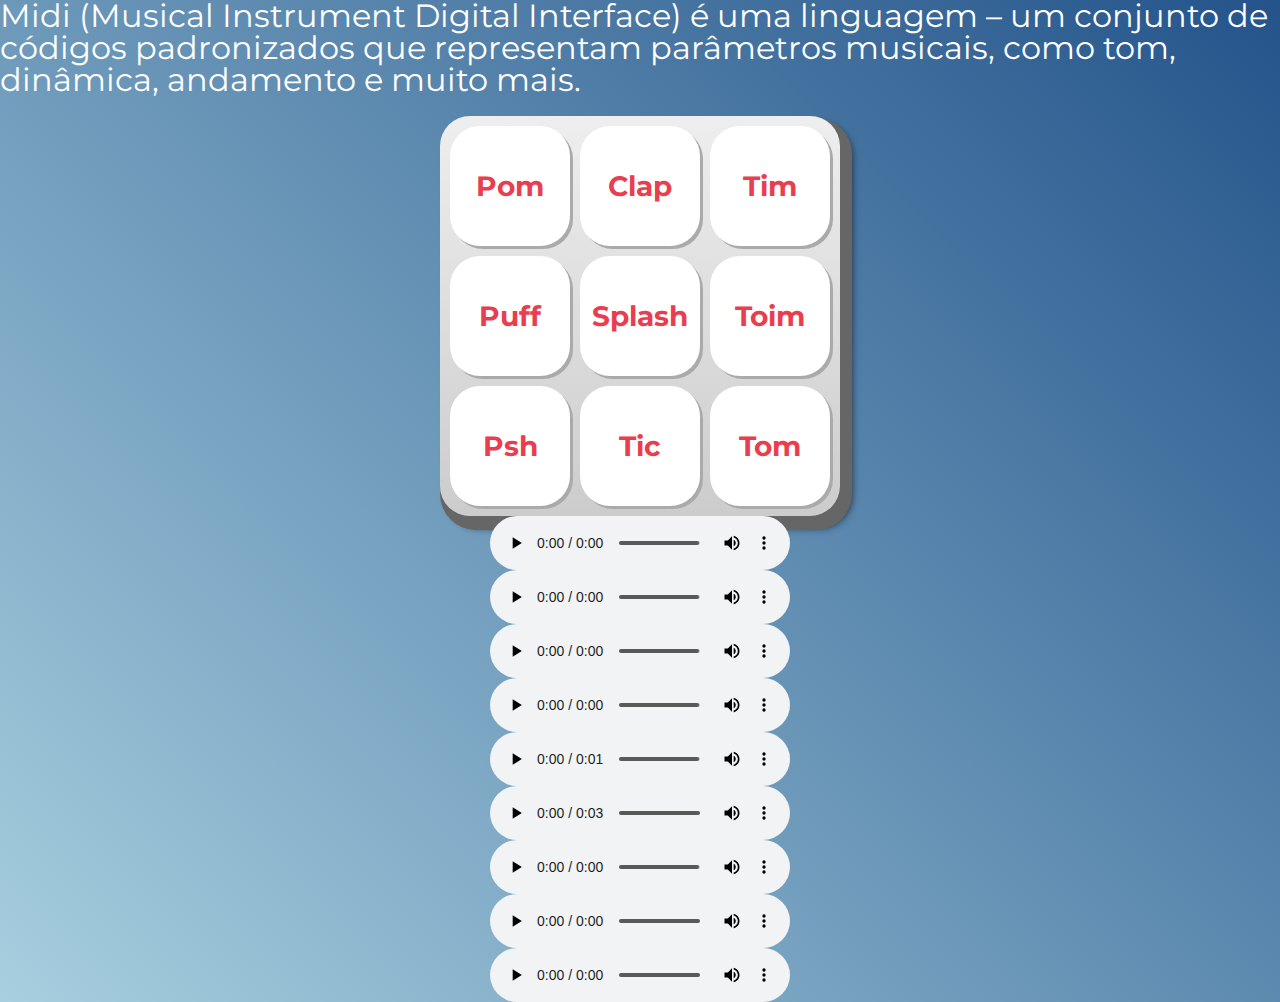
==== index.html @ ddd7947e "Adicionando um alerta a cada botão" ====
<!DOCTYPE html>
<html lang="pt-BR">
<head>
    <meta charset="UTF-8">
    <meta http-equiv="X-UA-Compatible" content="IE=edge">
    <meta name="viewport" content="width=device-width, initial-scale=1.0">

    <title> MIDI</title>

    <link rel="preconnect" href="https://fonts.googleapis.com">
    <link rel="preconnect" href="https://fonts.gstatic.com" crossorigin>
    <link href="https://fonts.googleapis.com/css2?family=Montserrat:wght@500;600&display=swap" rel="stylesheet">

    <link rel="icon" type="image/png" href="images/bateria.png">
    <link rel="stylesheet" href="css/reset.css">
    <link rel="stylesheet" href="css/estilos.css">

</head>
<body>

    <h1>Midi (Musical Instrument Digital Interface) é uma linguagem – um conjunto de códigos padronizados que representam parâmetros musicais, como tom, dinâmica, andamento e muito mais.</h1>

    <section class="teclado">
        <button onclick="alert('Pom')" class="tecla tecla_pom">Pom</button>
        <button onclick="alert('Clap')" class="tecla tecla_clap">Clap</button>
        <button onclick="alert('Tim')" class="tecla tecla_tim">Tim</button>

        <button onclick="alert('Puff')" class="tecla tecla_puff">Puff</button>
        <button onclick="alert('Splash')" class="tecla tecla_splash">Splash</button>
        <button onclick="alert('Toim')" class="tecla tecla_toim">Toim</button>

        <button onclick="alert('Psh')" class="tecla tecla_psh">Psh</button>
        <button onclick="alert('Tic')" class="tecla tecla_tic">Tic</button>
        <button onclick="alert('Tom')" class="tecla tecla_tom">Tom</button>
    </section>

    <audio controls src="sounds/keyq.wav" id="som_tecla_pom"></audio>
    <audio controls src="sounds/keyw.wav" id="som_tecla_clap"></audio>
    <audio controls src="sounds/keye.wav" id="som_tecla_tim"></audio>
    <audio controls src="sounds/keya.wav" id="som_tecla_puff"></audio>
    <audio controls src="sounds/keys.wav" id="som_tecla_splash"></audio>
    <audio controls src="sounds/keyd.wav" id="som_tecla_toim"></audio>
    <audio controls src="sounds/keyz.wav" id="som_tecla_psh"></audio>
    <audio controls src="sounds/keyx.wav" id="som_tecla_tic"></audio>
    <audio controls src="sounds/keyc.wav" id="som_tecla_tom"></audio>

</body>
</html>
---- css/estilos.css ----
:root {
  --cinza: #aaa;
  --vermelha: #e93d50;
  --vermelha-escura: #af303f;
  --branca: #fff;
  --luz: rgb(229, 255, 0);
}

body {
  align-items: center;
  background: linear-gradient(45deg, #a7cfdf 0%,#23538a 100%);
  display: flex;
  justify-content: center;
  flex-direction: column;
  font-family: 'Montserrat', sans-serif;
  min-height: 100vh;
}

h1 {
  color: var(--branca);
  margin-bottom: 20px;
  font-size: 2rem;
}

.teclado {
  background: linear-gradient(to bottom, #eeeeee 0%,#cccccc 100%);
  box-shadow: 6px 8px 0 6px #666, 10px 10px 10px #000;
  border-radius: 30px;
  display: grid;
  gap: 10px;
  grid-template-columns: repeat(3, 1fr);
  padding: 10px;
}

.tecla {
  background-color: var(--branca);
  border-radius: 30px;
  box-shadow: 3px 3px 0 var(--cinza);
  color: var(--vermelha);
  cursor: pointer;
  height: 120px;
  font-size: 1.75em;
  font-weight: bold;
  line-height: 120px;
  text-align: center;
  width: 120px;
}

.tecla.ativa,
.tecla:active {
  background-color: var(--vermelha);
  border: 4px solid  var(--vermelha);
  box-shadow: 3px 3px 0 var(--vermelha-escura) inset;
  color: var(--branca);
  outline: none;
}

.tecla.focus,
.tecla:focus {
  outline: none;
  box-shadow: 1px 1px 10px var(--luz);
}

.tecla.active:focus,
.tecla:active:focus {
  box-shadow: 3px 3px 0 var(--vermelha-escura) inset, 1px 1px 10px var(--luz);
}
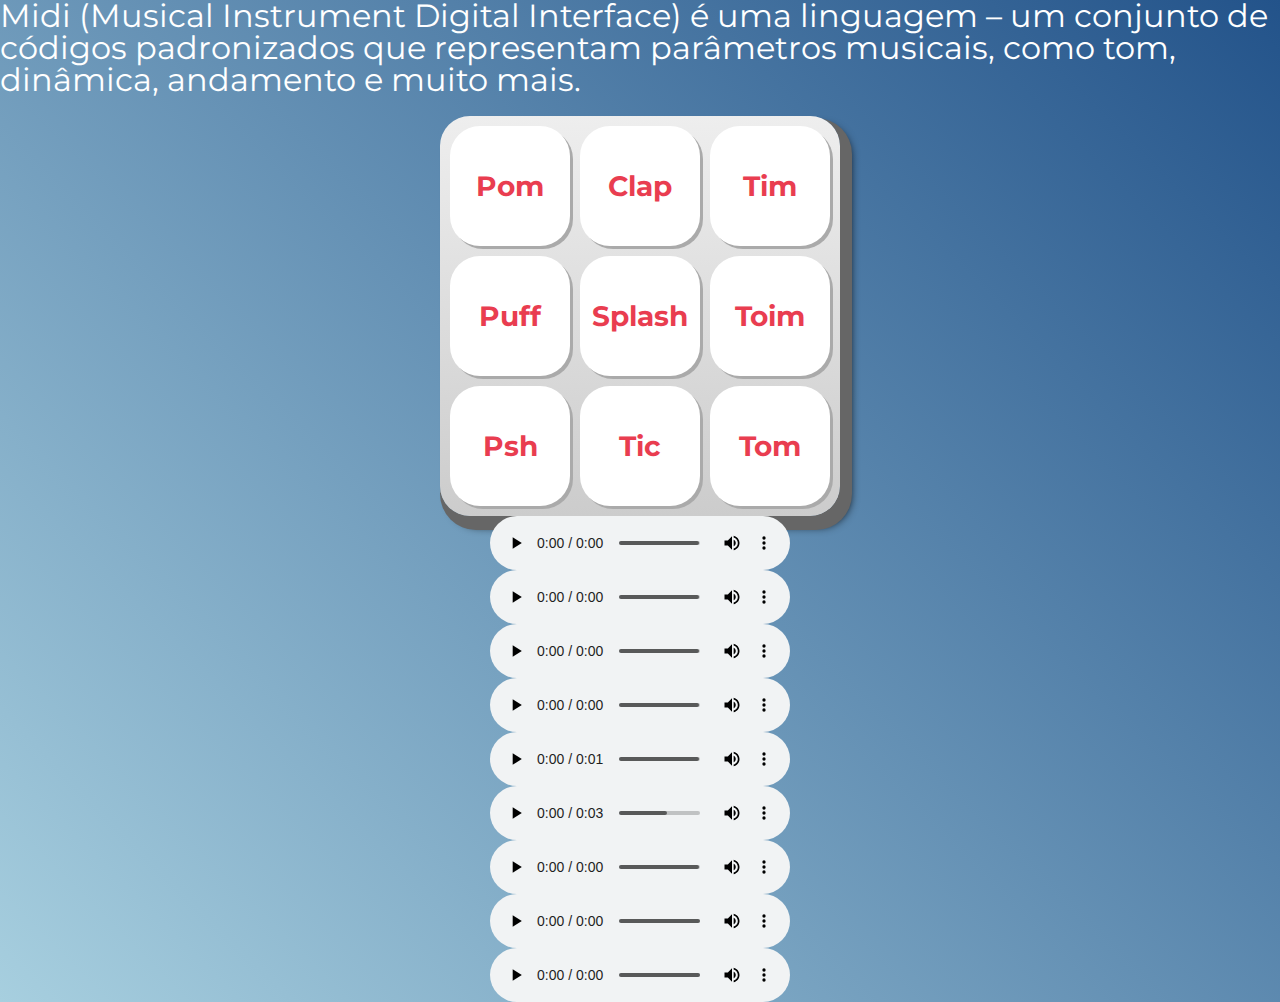
==== commit e76a8aee: "criando o script e referenciando" ====
--- a/index.html
+++ b/index.html
@@ -14,6 +14,7 @@
     <link rel="icon" type="image/png" href="images/bateria.png">
     <link rel="stylesheet" href="css/reset.css">
     <link rel="stylesheet" href="css/estilos.css">
+    <script src="main.js"></script>
 
 </head>
 <body>
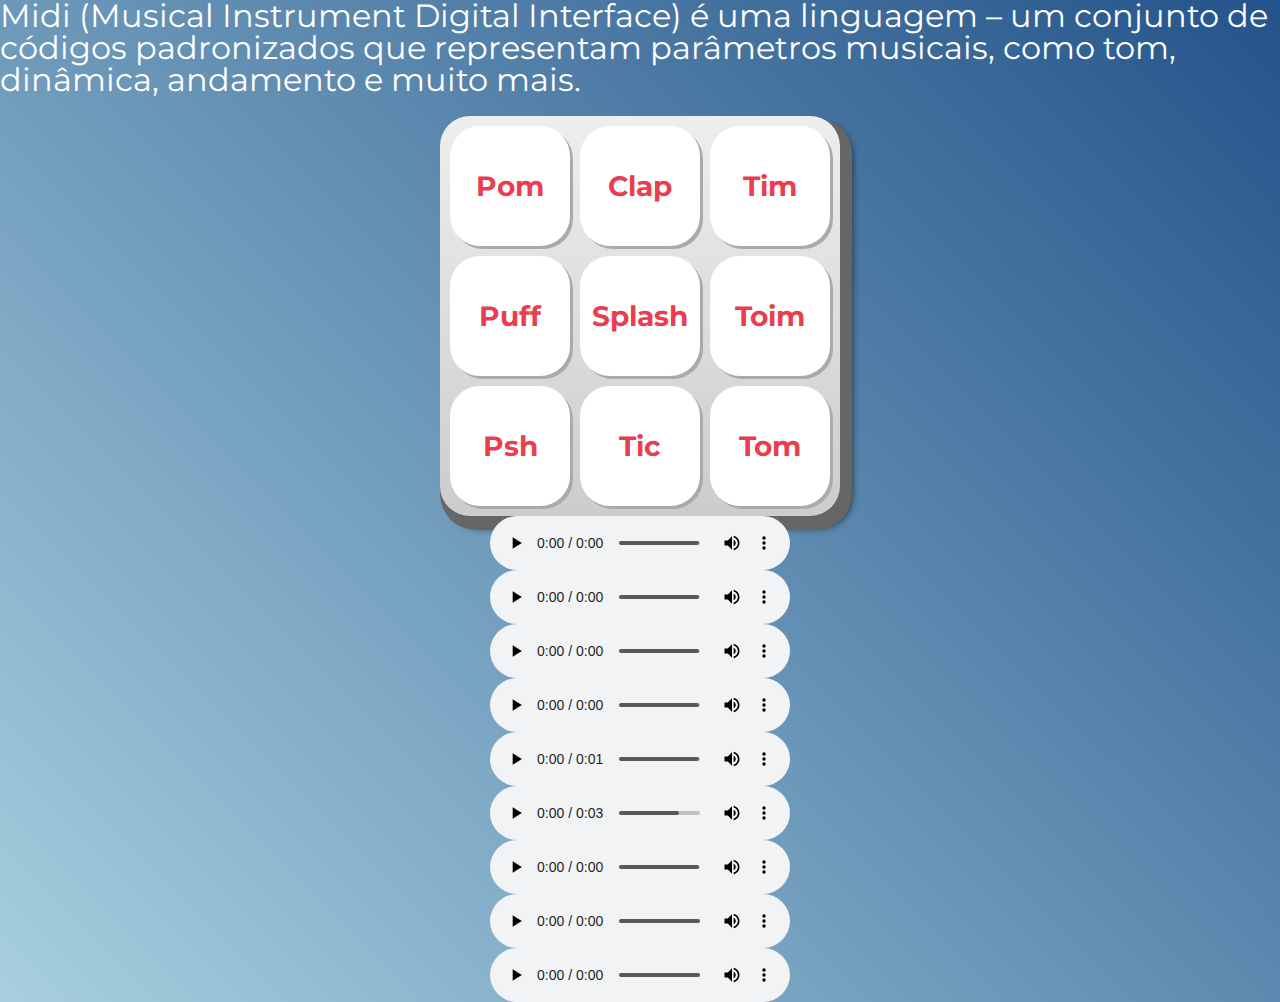
==== commit 1c62f5a6: "organizando" ====
--- a/index.html
+++ b/index.html
@@ -14,7 +14,6 @@
     <link rel="icon" type="image/png" href="images/bateria.png">
     <link rel="stylesheet" href="css/reset.css">
     <link rel="stylesheet" href="css/estilos.css">
-    <script src="main.js"></script>
 
 </head>
 <body>
@@ -45,5 +44,6 @@
     <audio controls src="sounds/keyx.wav" id="som_tecla_tic"></audio>
     <audio controls src="sounds/keyc.wav" id="som_tecla_tom"></audio>
 
+    <script src="main.js"></script>
 </body>
 </html>
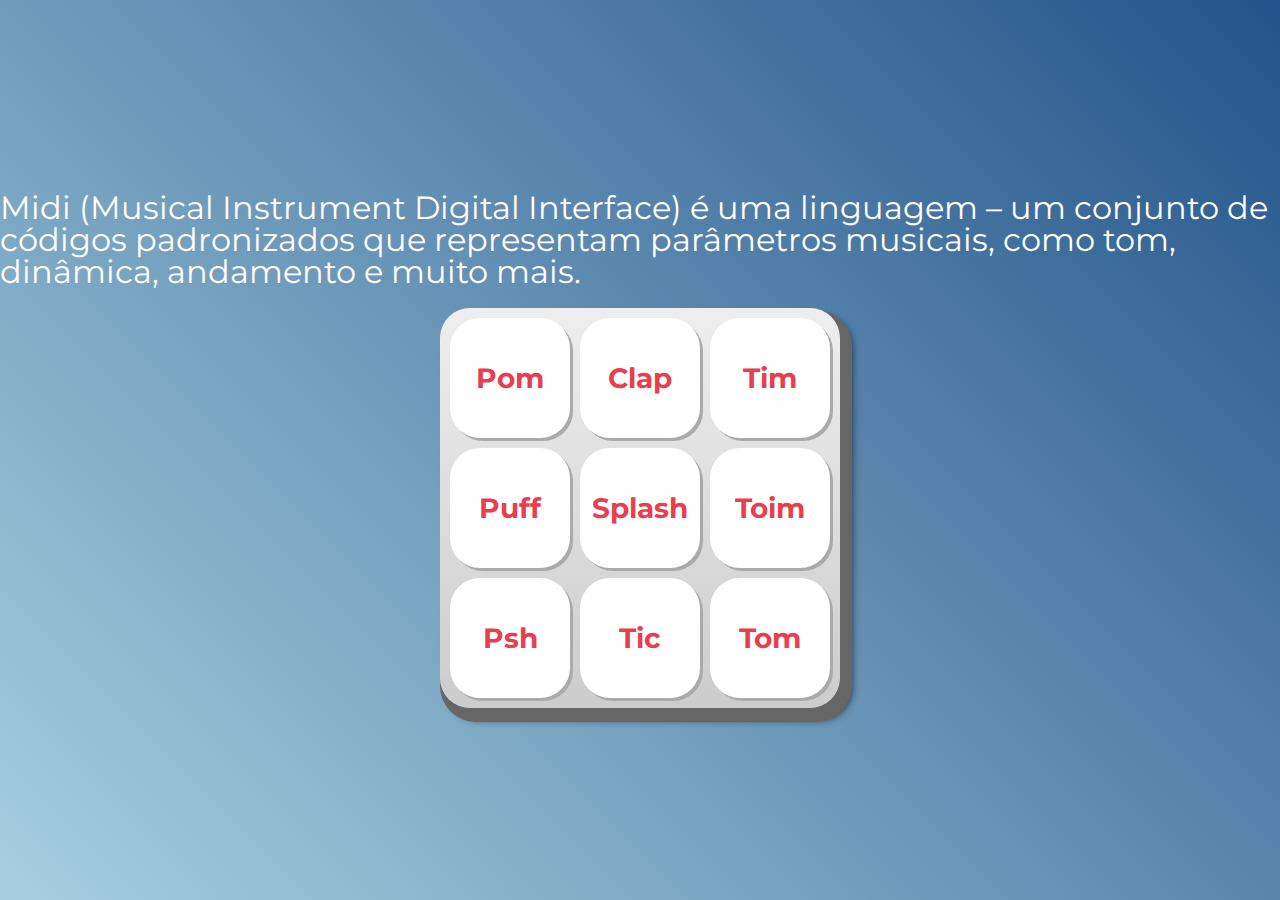
==== commit 960bda91: "fazendo o botão tocar" ====
--- a/index.html
+++ b/index.html
@@ -21,9 +21,9 @@
     <h1>Midi (Musical Instrument Digital Interface) é uma linguagem – um conjunto de códigos padronizados que representam parâmetros musicais, como tom, dinâmica, andamento e muito mais.</h1>
 
     <section class="teclado">
-        <button onclick="alert('Pom')" class="tecla tecla_pom">Pom</button>
-        <button onclick="alert('Clap')" class="tecla tecla_clap">Clap</button>
-        <button onclick="alert('Tim')" class="tecla tecla_tim">Tim</button>
+        <button onclick="tocaSomPom()" class="tecla tecla_pom">Pom</button>
+        <button onclick="tocaSomClap()" class="tecla tecla_clap">Clap</button>
+        <button onclick="tocaSomTim()" class="tecla tecla_tim">Tim</button>
 
         <button onclick="alert('Puff')" class="tecla tecla_puff">Puff</button>
         <button onclick="alert('Splash')" class="tecla tecla_splash">Splash</button>
@@ -34,15 +34,15 @@
         <button onclick="alert('Tom')" class="tecla tecla_tom">Tom</button>
     </section>
 
-    <audio controls src="sounds/keyq.wav" id="som_tecla_pom"></audio>
-    <audio controls src="sounds/keyw.wav" id="som_tecla_clap"></audio>
-    <audio controls src="sounds/keye.wav" id="som_tecla_tim"></audio>
-    <audio controls src="sounds/keya.wav" id="som_tecla_puff"></audio>
-    <audio controls src="sounds/keys.wav" id="som_tecla_splash"></audio>
-    <audio controls src="sounds/keyd.wav" id="som_tecla_toim"></audio>
-    <audio controls src="sounds/keyz.wav" id="som_tecla_psh"></audio>
-    <audio controls src="sounds/keyx.wav" id="som_tecla_tic"></audio>
-    <audio controls src="sounds/keyc.wav" id="som_tecla_tom"></audio>
+    <audio src="sounds/keyq.wav" id="som_tecla_pom"></audio>
+    <audio src="sounds/keyw.wav" id="som_tecla_clap"></audio>
+    <audio src="sounds/keye.wav" id="som_tecla_tim"></audio>
+    <audio src="sounds/keya.wav" id="som_tecla_puff"></audio>
+    <audio src="sounds/keys.wav" id="som_tecla_splash"></audio>
+    <audio src="sounds/keyd.wav" id="som_tecla_toim"></audio>
+    <audio src="sounds/keyz.wav" id="som_tecla_psh"></audio>
+    <audio src="sounds/keyx.wav" id="som_tecla_tic"></audio>
+    <audio src="sounds/keyc.wav" id="som_tecla_tom"></audio>
 
     <script src="main.js"></script>
 </body>
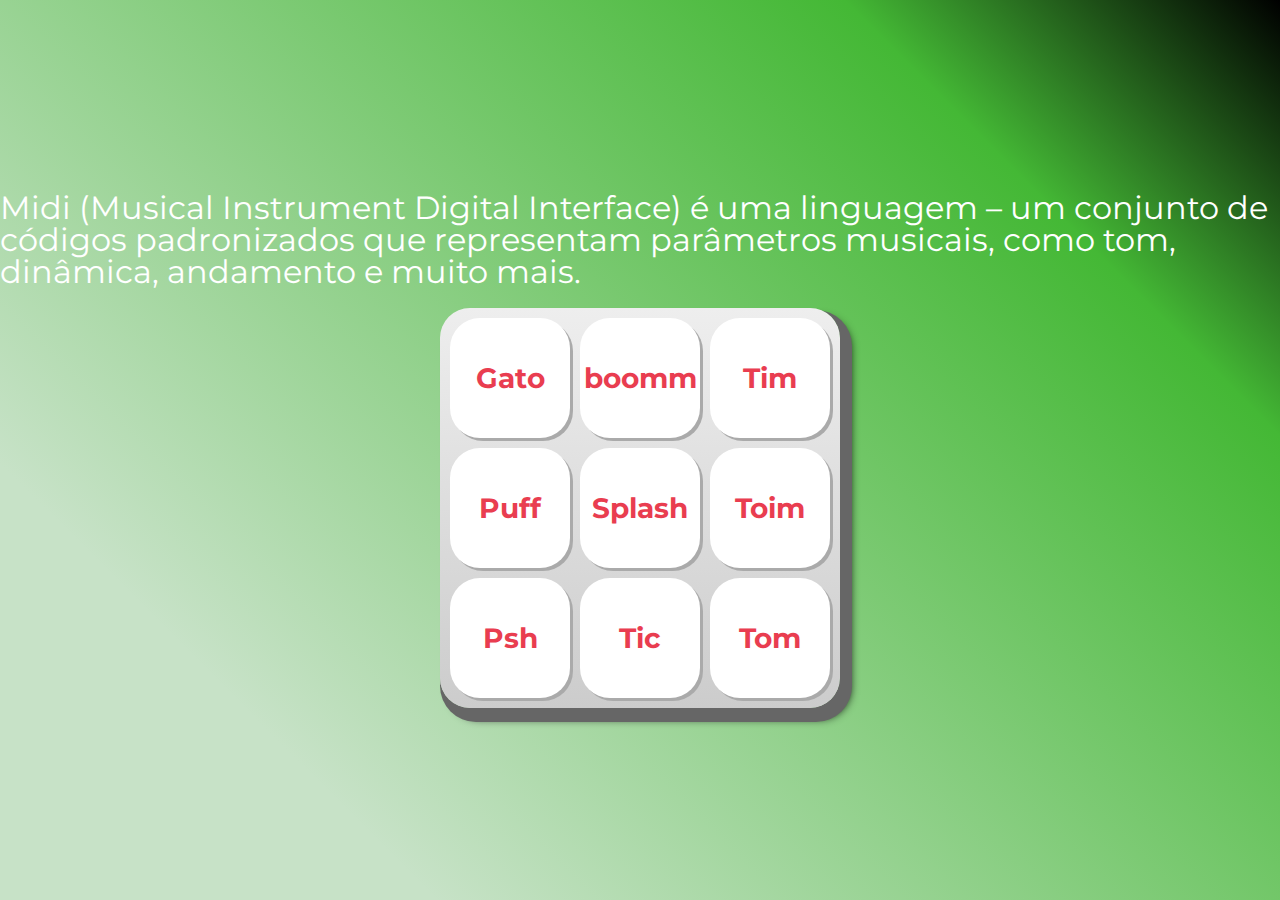
==== commit 729b4dd6: "adicionado novos sons" ====
--- a/index.html
+++ b/index.html
@@ -21,22 +21,22 @@
     <h1>Midi (Musical Instrument Digital Interface) é uma linguagem – um conjunto de códigos padronizados que representam parâmetros musicais, como tom, dinâmica, andamento e muito mais.</h1>
 
     <section class="teclado">
-        <button onclick="tocaSomPom()" class="tecla tecla_pom">Pom</button>
-        <button onclick="tocaSomClap()" class="tecla tecla_clap">Clap</button>
+        <button onclick="tocaSomPom()" class="tecla tecla_pom">Gato miando</button>
+        <button onclick="tocaSomClap()" class="tecla tecla_clap">boomm</button>
         <button onclick="tocaSomTim()" class="tecla tecla_tim">Tim</button>
 
-        <button onclick="alert('Puff')" class="tecla tecla_puff">Puff</button>
-        <button onclick="alert('Splash')" class="tecla tecla_splash">Splash</button>
-        <button onclick="alert('Toim')" class="tecla tecla_toim">Toim</button>
+        <button onclick="tocaSomPuff()" class="tecla tecla_puff">Puff</button>
+        <button onclick="tocaSomSplash()" class="tecla tecla_splash">Splash</button>
+        <button onclick="tocaSomToim()" class="tecla tecla_toim">Toim</button>
 
-        <button onclick="alert('Psh')" class="tecla tecla_psh">Psh</button>
-        <button onclick="alert('Tic')" class="tecla tecla_tic">Tic</button>
-        <button onclick="alert('Tom')" class="tecla tecla_tom">Tom</button>
+        <button onclick="tocaSomPsh()" class="tecla tecla_psh">Psh</button>
+        <button onclick="tocaSomTic()" class="tecla tecla_tic">Tic</button>
+        <button onclick="tocaSomTom()" class="tecla tecla_tom">Tom</button>
     </section>
 
-    <audio src="sounds/keyq.wav" id="som_tecla_pom"></audio>
-    <audio src="sounds/keyw.wav" id="som_tecla_clap"></audio>
-    <audio src="sounds/keye.wav" id="som_tecla_tim"></audio>
+    <audio src="sounds/som-de-gato.mp3" id="som_tecla_pom"></audio>
+    <audio src="sounds/Tsar Bomba HD + realistic audio reconstruction_ruLt9FjL6gg.mp3" id="som_tecla_clap"></audio>
+    <audio src="sounds/SOM DE SIRENE ELETROLICA_JyUHI5lJ4X4.mp3" id="som_tecla_tim"></audio>
     <audio src="sounds/keya.wav" id="som_tecla_puff"></audio>
     <audio src="sounds/keys.wav" id="som_tecla_splash"></audio>
     <audio src="sounds/keyd.wav" id="som_tecla_toim"></audio>
--- a/css/estilos.css
+++ b/css/estilos.css
@@ -8,7 +8,7 @@
 
 body {
   align-items: center;
-  background: linear-gradient(45deg, #a7cfdf 0%,#23538a 100%);
+  background: linear-gradient(45deg, #c7e2c7 20%,#44b835 80%, #000000 100%);
   display: flex;
   justify-content: center;
   flex-direction: column;
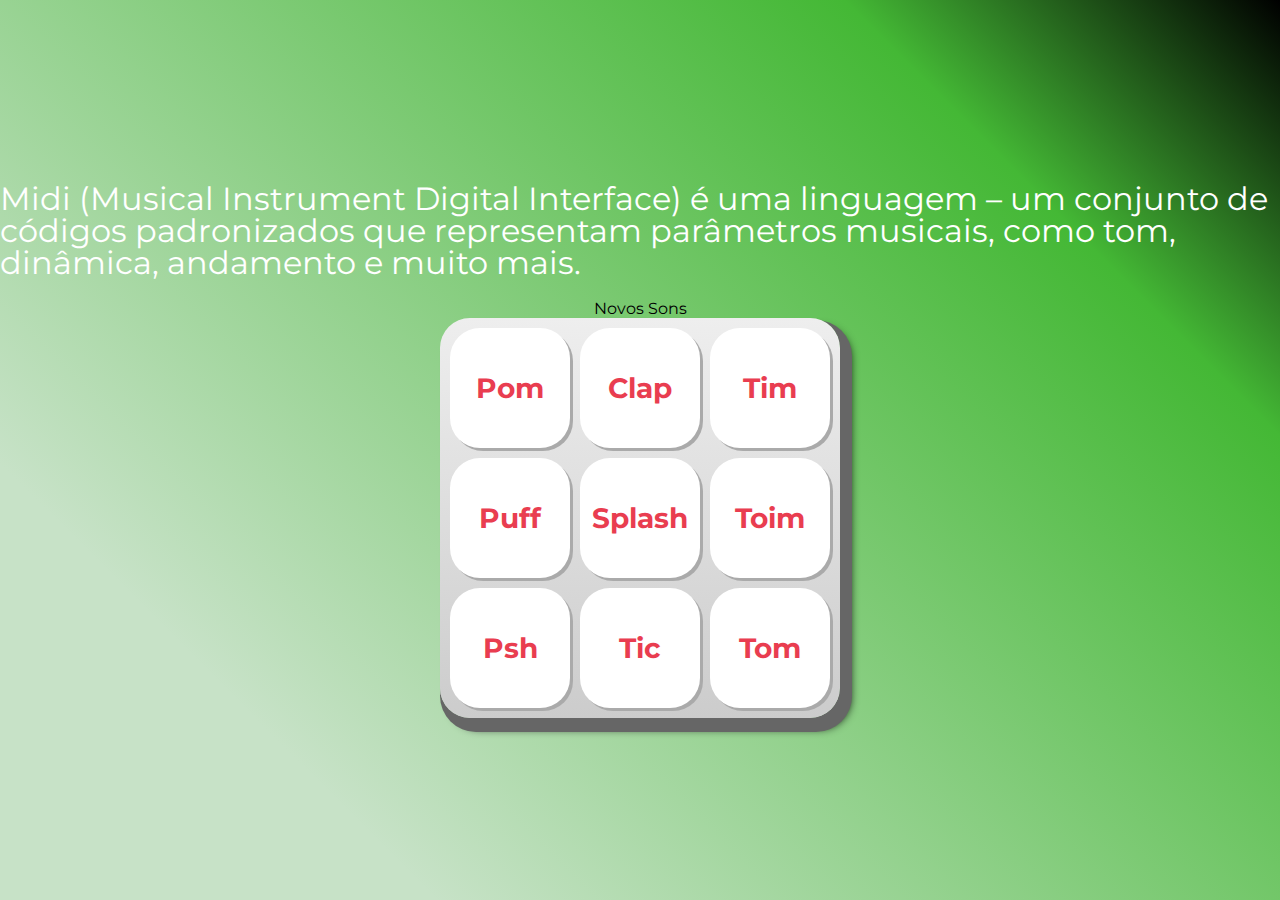
==== commit ec6f263a: "alteração" ====
--- a/index.html
+++ b/index.html
@@ -20,9 +20,10 @@
 
     <h1>Midi (Musical Instrument Digital Interface) é uma linguagem – um conjunto de códigos padronizados que representam parâmetros musicais, como tom, dinâmica, andamento e muito mais.</h1>
 
+    <button><a href="NvSons.index">Novos Sons</a></button>
     <section class="teclado">
-        <button onclick="tocaSomPom()" class="tecla tecla_pom">Gato miando</button>
-        <button onclick="tocaSomClap()" class="tecla tecla_clap">boomm</button>
+        <button onclick="tocaSomPom()" class="tecla tecla_pom">Pom</button>
+        <button onclick="tocaSomClap()" class="tecla tecla_clap">Clap</button>
         <button onclick="tocaSomTim()" class="tecla tecla_tim">Tim</button>
 
         <button onclick="tocaSomPuff()" class="tecla tecla_puff">Puff</button>
@@ -34,9 +35,9 @@
         <button onclick="tocaSomTom()" class="tecla tecla_tom">Tom</button>
     </section>
 
-    <audio src="sounds/som-de-gato.mp3" id="som_tecla_pom"></audio>
-    <audio src="sounds/Tsar Bomba HD + realistic audio reconstruction_ruLt9FjL6gg.mp3" id="som_tecla_clap"></audio>
-    <audio src="sounds/SOM DE SIRENE ELETROLICA_JyUHI5lJ4X4.mp3" id="som_tecla_tim"></audio>
+    <audio src="sounds/keyq.wav" id="som_tecla_pom"></audio>
+    <audio src="sounds/keyw.wav" id="som_tecla_clap"></audio>
+    <audio src="sounds/keye.wav" id="som_tecla_tim"></audio>
     <audio src="sounds/keya.wav" id="som_tecla_puff"></audio>
     <audio src="sounds/keys.wav" id="som_tecla_splash"></audio>
     <audio src="sounds/keyd.wav" id="som_tecla_toim"></audio>
